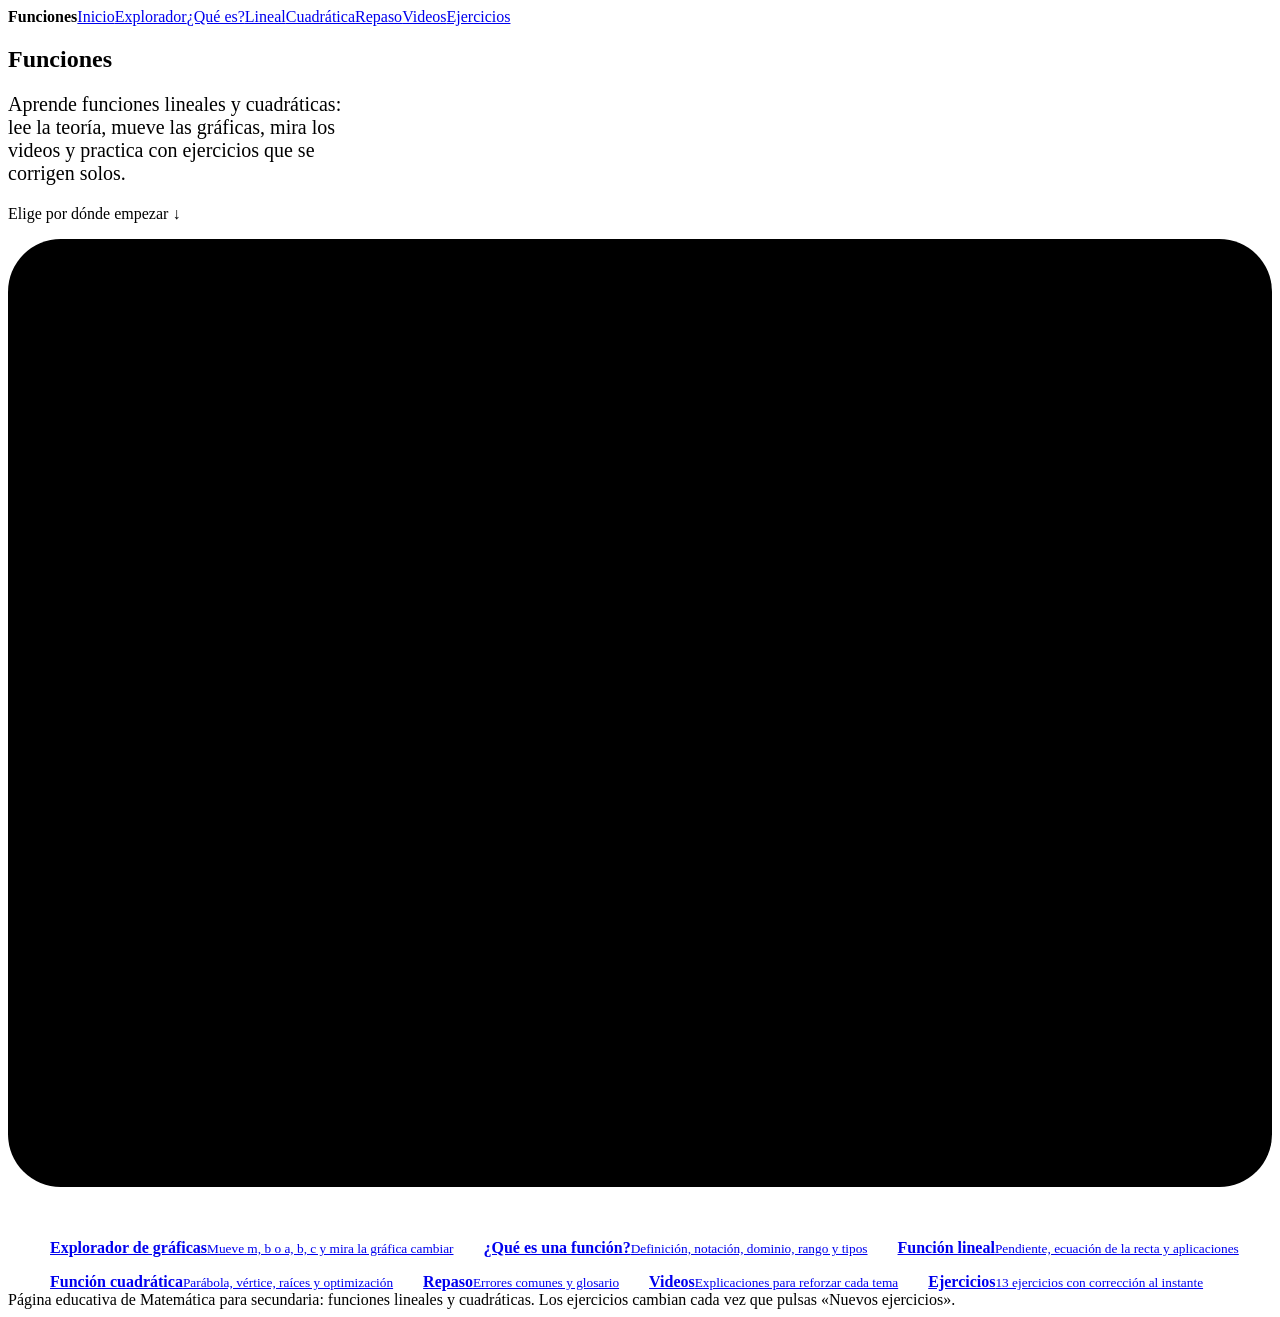
==== index.html @ a67a2b8e "Add files via upload" ====
<!doctype html>
<html lang="es">
  <head>
    <meta charset="utf-8" />
    <meta name="viewport" content="width=device-width,initial-scale=1" />
    <title>Funciones: aprende y practica</title>
    <link rel="preconnect" href="https://fonts.googleapis.com" />
    <link
      href="https://fonts.googleapis.com/css2?family=Lexend:wght@500;700&family=Atkinson+Hyperlegible:wght@400;700&family=Kalam:wght@700&display=swap"
      rel="stylesheet"
    />
    <!-- Estilos: comunes primero, luego los de esta página -->
    <link rel="stylesheet" href="css/base.css" />
    <link rel="stylesheet" href="css/navegacion.css" />
    <link rel="stylesheet" href="css/componentes.css" />
    <link rel="stylesheet" href="css/portada.css" />
  </head>
  <body>
    <nav>
      <div class="wrap">
        <b>Funciones</b><a href="index.html" aria-current="page">Inicio</a
        ><a href="explorador.html">Explorador</a><a href="que-es.html">¿Qué es?</a
        ><a href="lineal.html">Lineal</a><a href="cuadratica.html">Cuadrática</a
        ><a href="repaso.html">Repaso</a><a href="videos.html">Videos</a
        ><a href="ejercicios.html">Ejercicios</a>
      </div>
    </nav>

    <section class="band cover paper" id="inicio">
      <div class="wrap">
        <div>
          <h1>Funciones</h1>
          <p class="lead" style="font-size: 20px; color: var(--soft); max-width: 36ch">
            Aprende funciones lineales y cuadráticas: lee la teoría, mueve las gráficas, mira los
            videos y practica con ejercicios que se corrigen solos.
          </p>
          <p class="note">Elige por dónde empezar ↓</p>
        </div>
        <svg
          class="art"
          viewBox="0 0 480 360"
          role="img"
          aria-label="Una recta y una parábola sobre un plano cartesiano"
        >
          <rect
            x="0"
            y="0"
            width="480"
            height="360"
            rx="20"
            fill="var(--card)"
            stroke="var(--line)"
          />
          <g stroke="var(--grid)" stroke-width="1">
            <path
              d="M40 0V360M80 0V360M120 0V360M160 0V360M200 0V360M280 0V360M320 0V360M360 0V360M400 0V360M440 0V360M0 40H480M0 80H480M0 120H480M0 160H480M0 240H480M0 280H480M0 320H480"
            />
          </g>
          <g stroke="var(--soft)" stroke-width="2"><path d="M240 10V350M10 200H470" /></g>
          <path
            d="M120 40 C 170 400, 310 400, 360 40"
            fill="none"
            stroke="var(--red)"
            stroke-width="5"
            stroke-linecap="round"
          />
          <path
            d="M60 330 L 440 70"
            fill="none"
            stroke="var(--blue)"
            stroke-width="5"
            stroke-linecap="round"
          />
          <circle cx="240" cy="310" r="8" fill="var(--red)" />
          <circle cx="240" cy="207" r="8" fill="var(--blue)" />
          <text
            x="260"
            y="344"
            paint-order="stroke"
            stroke="var(--card)"
            stroke-width="6"
            font-family="Kalam,cursive"
            font-size="24"
            fill="var(--red)"
          >
            vértice
          </text>
          <text
            x="22"
            y="292"
            paint-order="stroke"
            stroke="var(--card)"
            stroke-width="6"
            font-family="Lexend,sans-serif"
            font-weight="700"
            font-size="22"
            fill="var(--blue)"
          >
            y = mx + b
          </text>
          <text
            x="150"
            y="60"
            paint-order="stroke"
            stroke="var(--card)"
            stroke-width="6"
            font-family="Lexend,sans-serif"
            font-weight="700"
            font-size="22"
            fill="var(--red)"
          >
            y = ax² + bx + c
          </text>
        </svg>
      </div>
      <div style="max-width: 1240px; margin: 0 auto">
        <div class="menu" style="margin-top: 32px">
          <a class="card" href="explorador.html"
            ><span class="ic"
              ><svg
                width="30"
                height="30"
                viewBox="0 0 30 30"
                fill="none"
                stroke="#fff"
                stroke-width="2.4"
                stroke-linecap="round"
                stroke-linejoin="round"
                aria-hidden="true"
              >
                <path d="M4 26V4M4 26h22" />
                <path d="M6 22c4-14 10-14 14 0" /></svg></span
            ><span
              ><b>Explorador de gráficas</b
              ><small>Mueve m, b o a, b, c y mira la gráfica cambiar</small></span
            ></a
          ><a class="card" href="que-es.html"
            ><span class="ic"
              ><svg
                width="30"
                height="30"
                viewBox="0 0 30 30"
                fill="none"
                stroke="#fff"
                stroke-width="2.4"
                stroke-linecap="round"
                stroke-linejoin="round"
                aria-hidden="true"
              >
                <rect x="5" y="8" width="20" height="14" rx="3" />
                <path d="M1 15h4M25 15h4" /></svg></span
            ><span
              ><b>¿Qué es una función?</b
              ><small>Definición, notación, dominio, rango y tipos</small></span
            ></a
          ><a class="card" href="lineal.html"
            ><span class="ic"
              ><svg
                width="30"
                height="30"
                viewBox="0 0 30 30"
                fill="none"
                stroke="#fff"
                stroke-width="2.4"
                stroke-linecap="round"
                stroke-linejoin="round"
                aria-hidden="true"
              >
                <path d="M4 26V4M4 26h22" />
                <path d="M6 22L26 6" /></svg></span
            ><span
              ><b>Función lineal</b
              ><small>Pendiente, ecuación de la recta y aplicaciones</small></span
            ></a
          ><a class="card" href="cuadratica.html"
            ><span class="ic"
              ><svg
                width="30"
                height="30"
                viewBox="0 0 30 30"
                fill="none"
                stroke="#fff"
                stroke-width="2.4"
                stroke-linecap="round"
                stroke-linejoin="round"
                aria-hidden="true"
              >
                <path d="M4 26V4M4 26h22" />
                <path d="M7 6c3 22 13 22 16 0" /></svg></span
            ><span
              ><b>Función cuadrática</b
              ><small>Parábola, vértice, raíces y optimización</small></span
            ></a
          ><a class="card" href="repaso.html"
            ><span class="ic"
              ><svg
                width="30"
                height="30"
                viewBox="0 0 30 30"
                fill="none"
                stroke="#fff"
                stroke-width="2.4"
                stroke-linecap="round"
                stroke-linejoin="round"
                aria-hidden="true"
              >
                <path d="M6 4h14l4 4v18H6z" />
                <path d="M10 13h10M10 18h10" /></svg></span
            ><span><b>Repaso</b><small>Errores comunes y glosario</small></span></a
          ><a class="card" href="videos.html"
            ><span class="ic"
              ><svg
                width="30"
                height="30"
                viewBox="0 0 30 30"
                fill="none"
                stroke="#fff"
                stroke-width="2.4"
                stroke-linecap="round"
                stroke-linejoin="round"
                aria-hidden="true"
              >
                <rect x="3" y="7" width="24" height="16" rx="3" />
                <path d="M13 11l6 4-6 4z" /></svg></span
            ><span><b>Videos</b><small>Explicaciones para reforzar cada tema</small></span></a
          ><a class="card hot" href="ejercicios.html"
            ><span class="ic"
              ><svg
                width="30"
                height="30"
                viewBox="0 0 30 30"
                fill="none"
                stroke="#fff"
                stroke-width="2.4"
                stroke-linecap="round"
                stroke-linejoin="round"
                aria-hidden="true"
              >
                <path d="M6 16l6 6L24 8" /></svg></span
            ><span
              ><b>Ejercicios</b><small>13 ejercicios con corrección al instante</small></span
            ></a
          >
        </div>
      </div>
    </section>

    <footer class="band paper">
      <div class="wrap">
        Página educativa de Matemática para secundaria: funciones lineales y cuadráticas. Los
        ejercicios cambian cada vez que pulsas «Nuevos ejercicios».
      </div>
    </footer>
  </body>
</html>
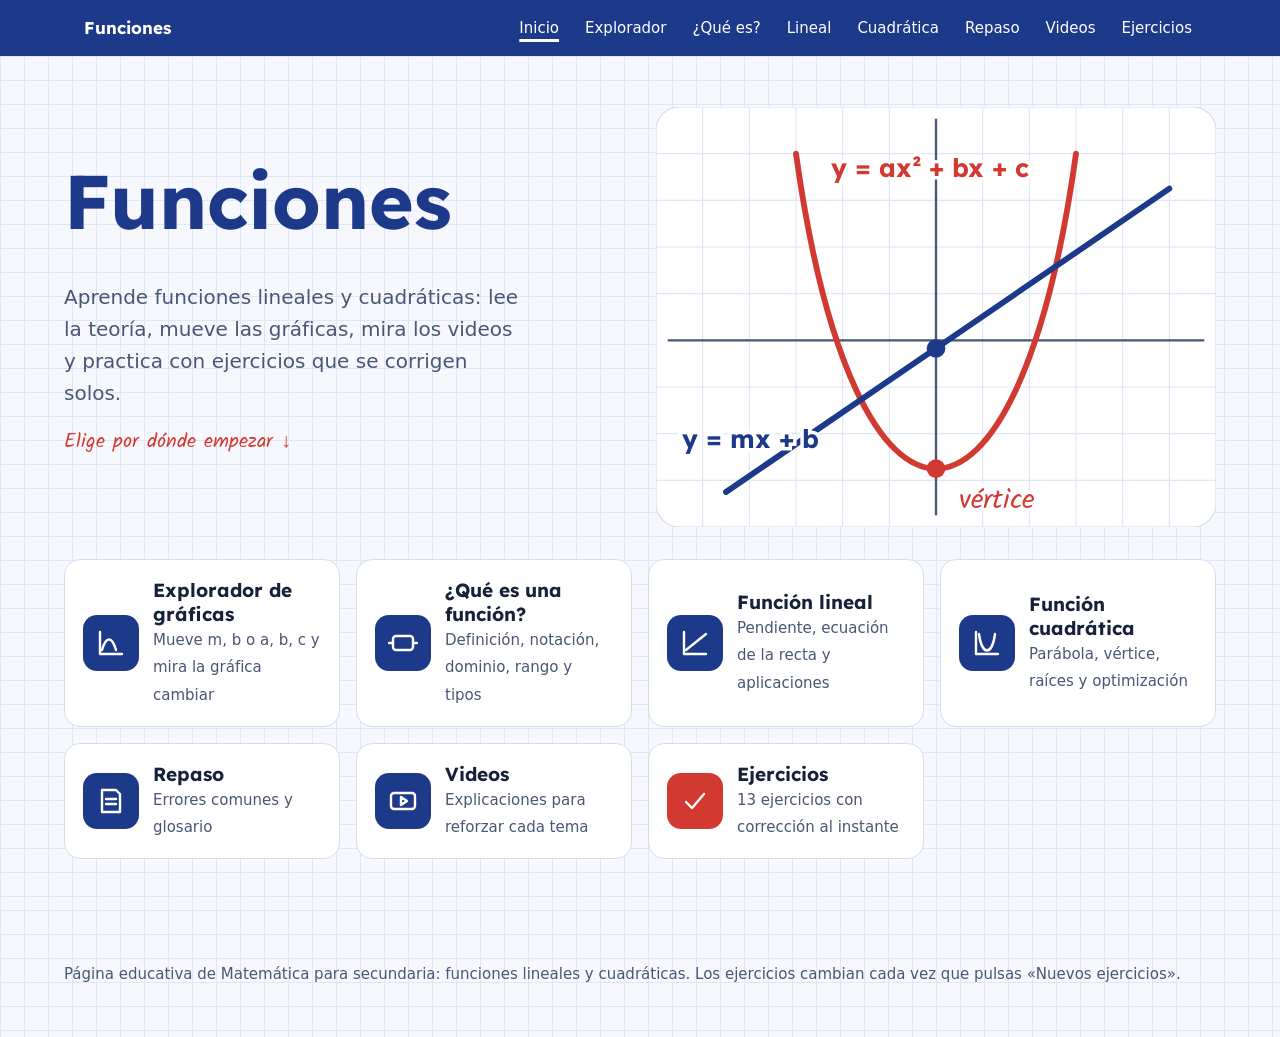
==== commit c37b6927: "Add files via upload" ====
--- a/index.html
+++ b/index.html
@@ -10,10 +10,10 @@
       rel="stylesheet"
     />
     <!-- Estilos: comunes primero, luego los de esta página -->
-    <link rel="stylesheet" href="css/base.css" />
-    <link rel="stylesheet" href="css/navegacion.css" />
-    <link rel="stylesheet" href="css/componentes.css" />
-    <link rel="stylesheet" href="css/portada.css" />
+    <link rel="stylesheet" href="base.css" />
+    <link rel="stylesheet" href="navegacion.css" />
+    <link rel="stylesheet" href="componentes.css" />
+    <link rel="stylesheet" href="portada.css" />
   </head>
   <body>
     <nav>
--- a/base.css
+++ b/base.css
@@ -0,0 +1,104 @@
+/* BASE
+   Variables de color (modo claro y oscuro), tipografía y estructura
+   general: bandas, contenedor y fondo cuadriculado. */
+
+:root {
+  color-scheme: light dark;
+  --bg: light-dark(#ffffff, #0f1626);
+  --paper: light-dark(#f6f8fd, #16203a);
+  --grid: light-dark(#dfe6f5, #24304f);
+  --ink: light-dark(#18213a, #e6ebf7);
+  --soft: light-dark(#4a5677, #a9b4d0);
+  --blue: light-dark(#1d3a8a, #8fb0ff);
+  --blueBg: light-dark(#1d3a8a, #1a2b5c);
+  --red: light-dark(#d23a31, #ff7a70);
+  --ok: light-dark(#0b7d64, #4fd1ae);
+  --okBg: light-dark(#e3f5ef, #12352d);
+  --noBg: light-dark(#fde9e7, #3a1a1a);
+  --line: light-dark(#d5dcec, #2b3756);
+  --card: light-dark(#ffffff, #121b30);
+}
+:root[data-theme="light"] {
+  color-scheme: light;
+}
+:root[data-theme="dark"] {
+  color-scheme: dark;
+}
+* {
+  box-sizing: border-box;
+  min-width: 0;
+}
+body {
+  margin: 0;
+  background: var(--bg);
+  color: var(--ink);
+  font:
+    17px/1.6 "Atkinson Hyperlegible",
+    system-ui,
+    sans-serif;
+  overflow-x: clip;
+}
+h1,
+h2,
+h3 {
+  font-family: Lexend, system-ui, sans-serif;
+  line-height: 1.1;
+  text-wrap: balance;
+  margin: 0 0 0.5em;
+}
+h1 {
+  font-size: clamp(34px, 5vw, 52px);
+}
+h2 {
+  font-size: clamp(28px, 3.6vw, 38px);
+}
+h3 {
+  font-size: 21px;
+}
+a {
+  color: var(--blue);
+}
+.band {
+  padding: clamp(28px, 4vw, 64px) max(5vw, 16px);
+}
+.wrap {
+  max-width: 1240px;
+  margin: 0 auto;
+}
+.paper {
+  background-color: var(--paper);
+  background-image:
+    linear-gradient(var(--grid) 1px, transparent 1px),
+    linear-gradient(90deg, var(--grid) 1px, transparent 1px);
+  background-size: 24px 24px;
+}
+pre,
+.scroll {
+  overflow-x: auto;
+}
+html {
+  scroll-padding-top: 72px;
+}
+@media (prefers-reduced-motion: reduce) {
+  html {
+    scroll-behavior: auto;
+  }
+  * {
+    transition: none !important;
+    animation: none !important;
+  }
+}
+.note {
+  font-family: Kalam, cursive;
+  color: var(--red);
+  font-size: 20px;
+  line-height: 1.3;
+}
+.def {
+  font-size: 19px;
+  max-width: 65ch;
+}
+footer {
+  color: var(--soft);
+  font-size: 15px;
+}
--- a/navegacion.css
+++ b/navegacion.css
@@ -0,0 +1,65 @@
+/* NAVEGACIÓN
+   Barra de menú superior y botones Anterior / Siguiente. */
+
+nav {
+  position: sticky;
+  top: 0;
+  z-index: 5;
+  background: var(--blueBg);
+  color: #fff;
+}
+nav .wrap {
+  display: flex;
+  gap: 4px 18px;
+  align-items: center;
+  padding: 8px max(5vw, 16px);
+  flex-wrap: wrap;
+}
+nav b {
+  font-family: Lexend;
+  margin-right: auto;
+}
+nav a {
+  color: #fff;
+  text-decoration: none;
+  padding: 8px 4px;
+  font-size: 15px;
+}
+nav a:hover {
+  text-decoration: underline;
+}
+@media (max-width: 900px) {
+  nav {
+    position: static;
+  }
+}
+nav a[aria-current="page"] {
+  text-decoration: underline;
+  text-underline-offset: 6px;
+  text-decoration-thickness: 3px;
+}
+.pager {
+  display: flex;
+  justify-content: space-between;
+  gap: 12px;
+  flex-wrap: wrap;
+  max-width: 1240px;
+  margin: 32px auto 0;
+}
+.pager a {
+  font:
+    600 15px Lexend,
+    sans-serif;
+  min-height: 44px;
+  display: inline-flex;
+  align-items: center;
+  padding: 0 18px;
+  border-radius: 10px;
+  border: 1.5px solid var(--blue);
+  text-decoration: none;
+}
+.pager a.next {
+  background: var(--blue);
+  color: var(--bg);
+  margin-left: auto;
+}
--- a/componentes.css
+++ b/componentes.css
@@ -0,0 +1,76 @@
+/* COMPONENTES
+   Piezas reutilizables: botones, fórmulas, deslizadores,
+   cajas de respuesta y el área de las gráficas. */
+
+.fig {
+  position: relative;
+  min-height: 340px;
+}
+.fig > canvas {
+  position: absolute;
+  inset: 0;
+  width: 100%;
+  height: 100%;
+}
+.tabs button,
+.btn {
+  font:
+    600 15px Lexend,
+    sans-serif;
+  min-height: 44px;
+  padding: 0 16px;
+  border-radius: 10px;
+  border: 1.5px solid var(--blue);
+  background: transparent;
+  color: var(--blue);
+  cursor: pointer;
+}
+.tabs button[aria-pressed="true"],
+.btn.main {
+  background: var(--blue);
+  color: var(--bg);
+}
+button:focus-visible,
+input:focus-visible,
+a:focus-visible {
+  outline: 3px solid var(--red);
+  outline-offset: 2px;
+}
+.formula {
+  font:
+    700 clamp(20px, 2.6vw, 26px) Lexend,
+    sans-serif;
+  color: var(--blue);
+  margin: 8px 0;
+  white-space: nowrap;
+  overflow-x: auto;
+}
+.sliders {
+  display: grid;
+  grid-template-columns: repeat(auto-fit, minmax(150px, 1fr));
+  gap: 6px 16px;
+}
+.sliders label {
+  display: grid;
+  grid-template-columns: auto 1fr auto;
+  gap: 8px;
+  align-items: center;
+  font-weight: 700;
+}
+input[type="range"] {
+  width: 100%;
+  accent-color: var(--red);
+  min-height: 44px;
+}
+input.ans {
+  font:
+    16px "Atkinson Hyperlegible",
+    sans-serif;
+  min-height: 44px;
+  width: 110px;
+  padding: 6px 10px;
+  border: 1.5px solid var(--line);
+  border-radius: 8px;
+  background: var(--bg);
+  color: var(--ink);
+}
--- a/portada.css
+++ b/portada.css
@@ -0,0 +1,70 @@
+/* PORTADA (index.html)
+   Título, ilustración y tarjetas-botón. */
+
+.cover .wrap {
+  display: grid;
+  grid-template-columns: minmax(0, 1fr) minmax(0, 1fr);
+  gap: 32px;
+  align-items: center;
+}
+.cover h1 {
+  font-size: clamp(44px, 7vw, 76px);
+  color: var(--blue);
+}
+.cover svg.art {
+  width: 100%;
+  height: auto;
+  display: block;
+}
+.menu {
+  display: grid;
+  grid-template-columns: repeat(auto-fit, minmax(min(100%, 250px), 1fr));
+  gap: 16px;
+  margin-top: 8px;
+}
+.card {
+  display: grid;
+  grid-template-columns: 56px 1fr;
+  gap: 14px;
+  align-items: center;
+  padding: 18px;
+  border-radius: 16px;
+  background: var(--card);
+  border: 1.5px solid var(--line);
+  color: var(--ink);
+  text-decoration: none;
+  min-height: 110px;
+  transition:
+    transform 0.15s,
+    border-color 0.15s;
+}
+.card:hover {
+  border-color: var(--blue);
+  transform: translateY(-3px);
+}
+.card .ic {
+  width: 56px;
+  height: 56px;
+  border-radius: 14px;
+  background: var(--blueBg);
+  display: grid;
+  place-items: center;
+}
+.card.hot .ic {
+  background: var(--red);
+}
+.card b {
+  font:
+    700 19px Lexend,
+    sans-serif;
+  display: block;
+}
+.card small {
+  color: var(--soft);
+  font-size: 15px;
+}
+@media (max-width: 760px) {
+  .cover .wrap {
+    grid-template-columns: minmax(0, 1fr);
+  }
+}
